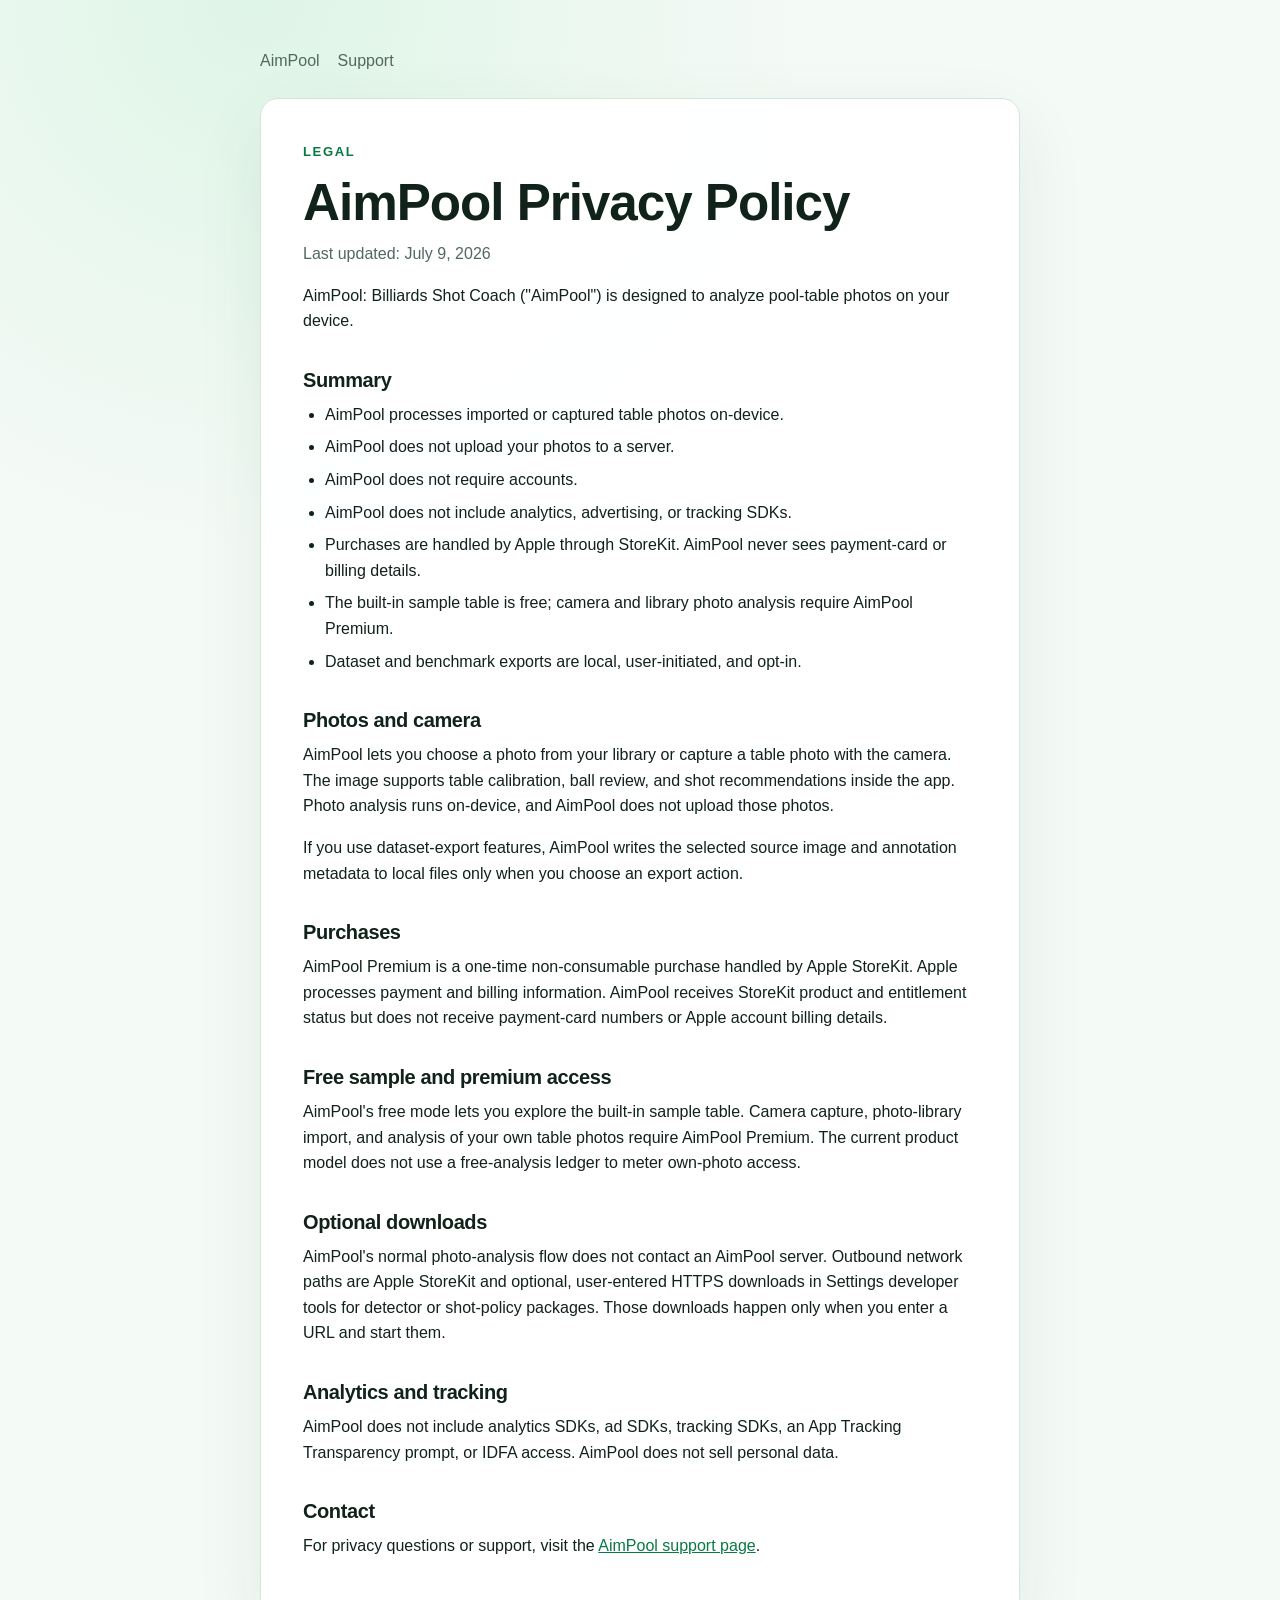
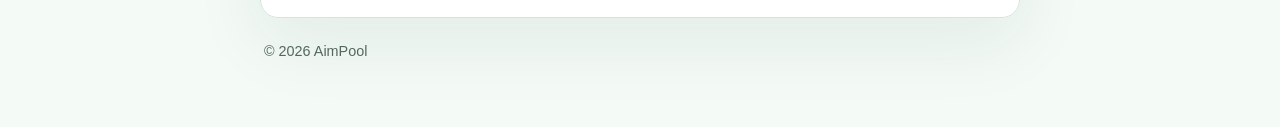
==== privacy/index.html @ d8be4ddb "Publish AimPool privacy and support pages" ====
<!doctype html>
<html lang="en">
<head>
  <meta charset="utf-8">
  <meta name="viewport" content="width=device-width, initial-scale=1">
  <meta name="description" content="Privacy Policy for AimPool: Billiards Shot Coach.">
  <title>AimPool Privacy Policy</title>
  <link rel="stylesheet" href="../styles.css">
</head>
<body>
  <main>
    <nav aria-label="AimPool legal navigation">
      <a href="../">AimPool</a>
      <a href="../support/">Support</a>
    </nav>
    <article>
      <p class="eyebrow">Legal</p>
      <h1>AimPool Privacy Policy</h1>
      <p class="muted">Last updated: July 9, 2026</p>

      <p>AimPool: Billiards Shot Coach ("AimPool") is designed to analyze pool-table photos on your device.</p>

      <h2>Summary</h2>
      <ul>
        <li>AimPool processes imported or captured table photos on-device.</li>
        <li>AimPool does not upload your photos to a server.</li>
        <li>AimPool does not require accounts.</li>
        <li>AimPool does not include analytics, advertising, or tracking SDKs.</li>
        <li>Purchases are handled by Apple through StoreKit. AimPool never sees payment-card or billing details.</li>
        <li>The built-in sample table is free; camera and library photo analysis require AimPool Premium.</li>
        <li>Dataset and benchmark exports are local, user-initiated, and opt-in.</li>
      </ul>

      <h2>Photos and camera</h2>
      <p>AimPool lets you choose a photo from your library or capture a table photo with the camera. The image supports table calibration, ball review, and shot recommendations inside the app. Photo analysis runs on-device, and AimPool does not upload those photos.</p>
      <p>If you use dataset-export features, AimPool writes the selected source image and annotation metadata to local files only when you choose an export action.</p>

      <h2>Purchases</h2>
      <p>AimPool Premium is a one-time non-consumable purchase handled by Apple StoreKit. Apple processes payment and billing information. AimPool receives StoreKit product and entitlement status but does not receive payment-card numbers or Apple account billing details.</p>

      <h2>Free sample and premium access</h2>
      <p>AimPool's free mode lets you explore the built-in sample table. Camera capture, photo-library import, and analysis of your own table photos require AimPool Premium. The current product model does not use a free-analysis ledger to meter own-photo access.</p>

      <h2>Optional downloads</h2>
      <p>AimPool's normal photo-analysis flow does not contact an AimPool server. Outbound network paths are Apple StoreKit and optional, user-entered HTTPS downloads in Settings developer tools for detector or shot-policy packages. Those downloads happen only when you enter a URL and start them.</p>

      <h2>Analytics and tracking</h2>
      <p>AimPool does not include analytics SDKs, ad SDKs, tracking SDKs, an App Tracking Transparency prompt, or IDFA access. AimPool does not sell personal data.</p>

      <h2>Contact</h2>
      <p>For privacy questions or support, visit the <a href="../support/">AimPool support page</a>.</p>
    </article>
    <footer>© 2026 AimPool</footer>
  </main>
</body>
</html>
---- styles.css ----
:root {
  color-scheme: light dark;
  --background: #07130d;
  --surface: #102219;
  --surface-soft: #173025;
  --text: #f2f8f4;
  --muted: #b5c8bd;
  --accent: #49dc91;
  --border: #29483a;
  --link: #72eba9;
}

* { box-sizing: border-box; }

body {
  margin: 0;
  min-height: 100vh;
  font-family: -apple-system, BlinkMacSystemFont, "Segoe UI", sans-serif;
  line-height: 1.6;
  color: var(--text);
  background:
    radial-gradient(circle at 20% 0%, rgba(73, 220, 145, 0.13), transparent 34rem),
    var(--background);
}

main {
  width: min(760px, calc(100% - 32px));
  margin: 0 auto;
  padding: 48px 0 64px;
}

nav {
  display: flex;
  flex-wrap: wrap;
  gap: 10px 18px;
  margin-bottom: 24px;
  color: var(--muted);
}

a { color: var(--link); }

nav a {
  color: var(--muted);
  text-decoration: none;
}

nav a:hover, nav a:focus-visible { color: var(--text); }

article {
  padding: clamp(24px, 5vw, 42px);
  border: 1px solid var(--border);
  border-radius: 18px;
  background: rgba(16, 34, 25, 0.94);
  box-shadow: 0 24px 70px rgba(0, 0, 0, 0.25);
}

h1, h2 {
  line-height: 1.2;
  letter-spacing: -0.02em;
}

h1 {
  margin: 0 0 8px;
  font-size: clamp(2rem, 6vw, 3.2rem);
}

h2 {
  margin: 34px 0 10px;
  font-size: 1.25rem;
}

p, ul { margin: 0 0 16px; }
ul { padding-left: 22px; }
li { margin: 7px 0; }

.eyebrow {
  margin-bottom: 10px;
  color: var(--accent);
  font-size: 0.82rem;
  font-weight: 700;
  letter-spacing: 0.12em;
  text-transform: uppercase;
}

.muted { color: var(--muted); }

.cards {
  display: grid;
  grid-template-columns: repeat(auto-fit, minmax(220px, 1fr));
  gap: 14px;
  margin-top: 28px;
}

.card {
  display: block;
  padding: 20px;
  border: 1px solid var(--border);
  border-radius: 14px;
  color: var(--text);
  background: var(--surface-soft);
  text-decoration: none;
}

.card strong { display: block; margin-bottom: 4px; }
.card span { color: var(--muted); }

.button {
  display: inline-block;
  margin: 6px 0 18px;
  padding: 11px 16px;
  border-radius: 999px;
  color: #052012;
  background: var(--accent);
  font-weight: 700;
  text-decoration: none;
}

footer {
  padding: 22px 4px 0;
  color: var(--muted);
  font-size: 0.9rem;
}

@media (prefers-color-scheme: light) {
  :root {
    --background: #f4faf6;
    --surface: #ffffff;
    --surface-soft: #eef8f1;
    --text: #102219;
    --muted: #53685d;
    --accent: #087a43;
    --border: #d4e5da;
    --link: #087a43;
  }

  body { background: radial-gradient(circle at 20% 0%, #dff5e7, transparent 34rem), var(--background); }
  article { background: rgba(255, 255, 255, 0.96); box-shadow: 0 24px 70px rgba(28, 74, 47, 0.08); }
  .button { color: #ffffff; }
}
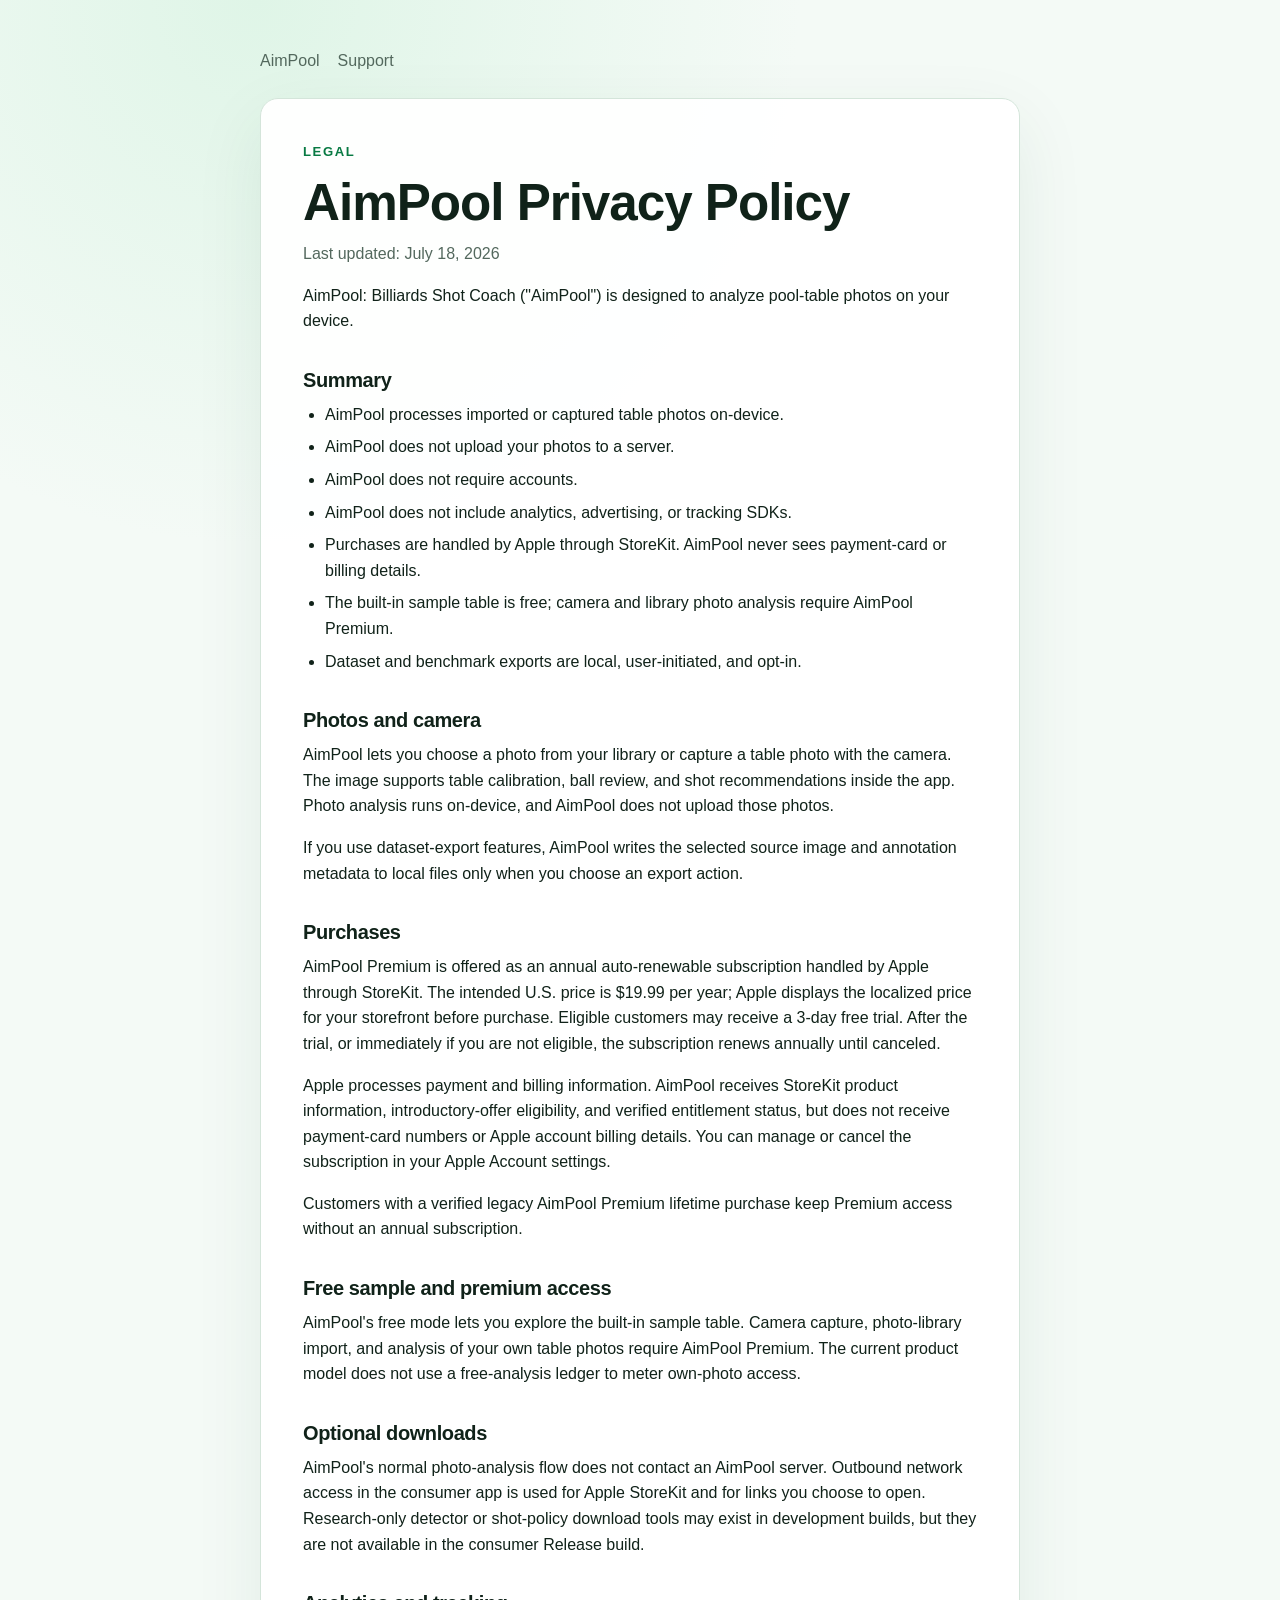
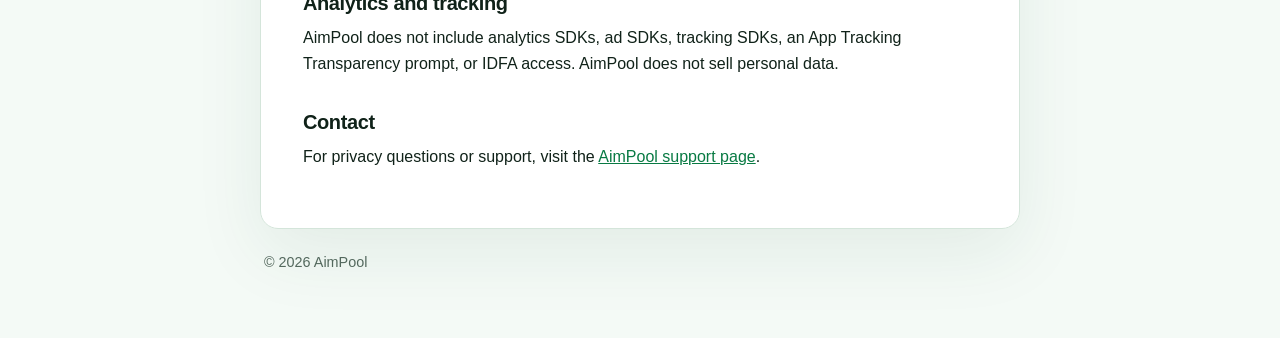
==== commit 32441510: "Update AimPool annual subscription terms" ====
--- a/privacy/index.html
+++ b/privacy/index.html
@@ -16,7 +16,7 @@
     <article>
       <p class="eyebrow">Legal</p>
       <h1>AimPool Privacy Policy</h1>
-      <p class="muted">Last updated: July 9, 2026</p>
+      <p class="muted">Last updated: July 18, 2026</p>
 
       <p>AimPool: Billiards Shot Coach ("AimPool") is designed to analyze pool-table photos on your device.</p>
 
@@ -36,13 +36,15 @@
       <p>If you use dataset-export features, AimPool writes the selected source image and annotation metadata to local files only when you choose an export action.</p>
 
       <h2>Purchases</h2>
-      <p>AimPool Premium is a one-time non-consumable purchase handled by Apple StoreKit. Apple processes payment and billing information. AimPool receives StoreKit product and entitlement status but does not receive payment-card numbers or Apple account billing details.</p>
+      <p>AimPool Premium is offered as an annual auto-renewable subscription handled by Apple through StoreKit. The intended U.S. price is $19.99 per year; Apple displays the localized price for your storefront before purchase. Eligible customers may receive a 3-day free trial. After the trial, or immediately if you are not eligible, the subscription renews annually until canceled.</p>
+      <p>Apple processes payment and billing information. AimPool receives StoreKit product information, introductory-offer eligibility, and verified entitlement status, but does not receive payment-card numbers or Apple account billing details. You can manage or cancel the subscription in your Apple Account settings.</p>
+      <p>Customers with a verified legacy AimPool Premium lifetime purchase keep Premium access without an annual subscription.</p>
 
       <h2>Free sample and premium access</h2>
       <p>AimPool's free mode lets you explore the built-in sample table. Camera capture, photo-library import, and analysis of your own table photos require AimPool Premium. The current product model does not use a free-analysis ledger to meter own-photo access.</p>
 
       <h2>Optional downloads</h2>
-      <p>AimPool's normal photo-analysis flow does not contact an AimPool server. Outbound network paths are Apple StoreKit and optional, user-entered HTTPS downloads in Settings developer tools for detector or shot-policy packages. Those downloads happen only when you enter a URL and start them.</p>
+      <p>AimPool's normal photo-analysis flow does not contact an AimPool server. Outbound network access in the consumer app is used for Apple StoreKit and for links you choose to open. Research-only detector or shot-policy download tools may exist in development builds, but they are not available in the consumer Release build.</p>
 
       <h2>Analytics and tracking</h2>
       <p>AimPool does not include analytics SDKs, ad SDKs, tracking SDKs, an App Tracking Transparency prompt, or IDFA access. AimPool does not sell personal data.</p>
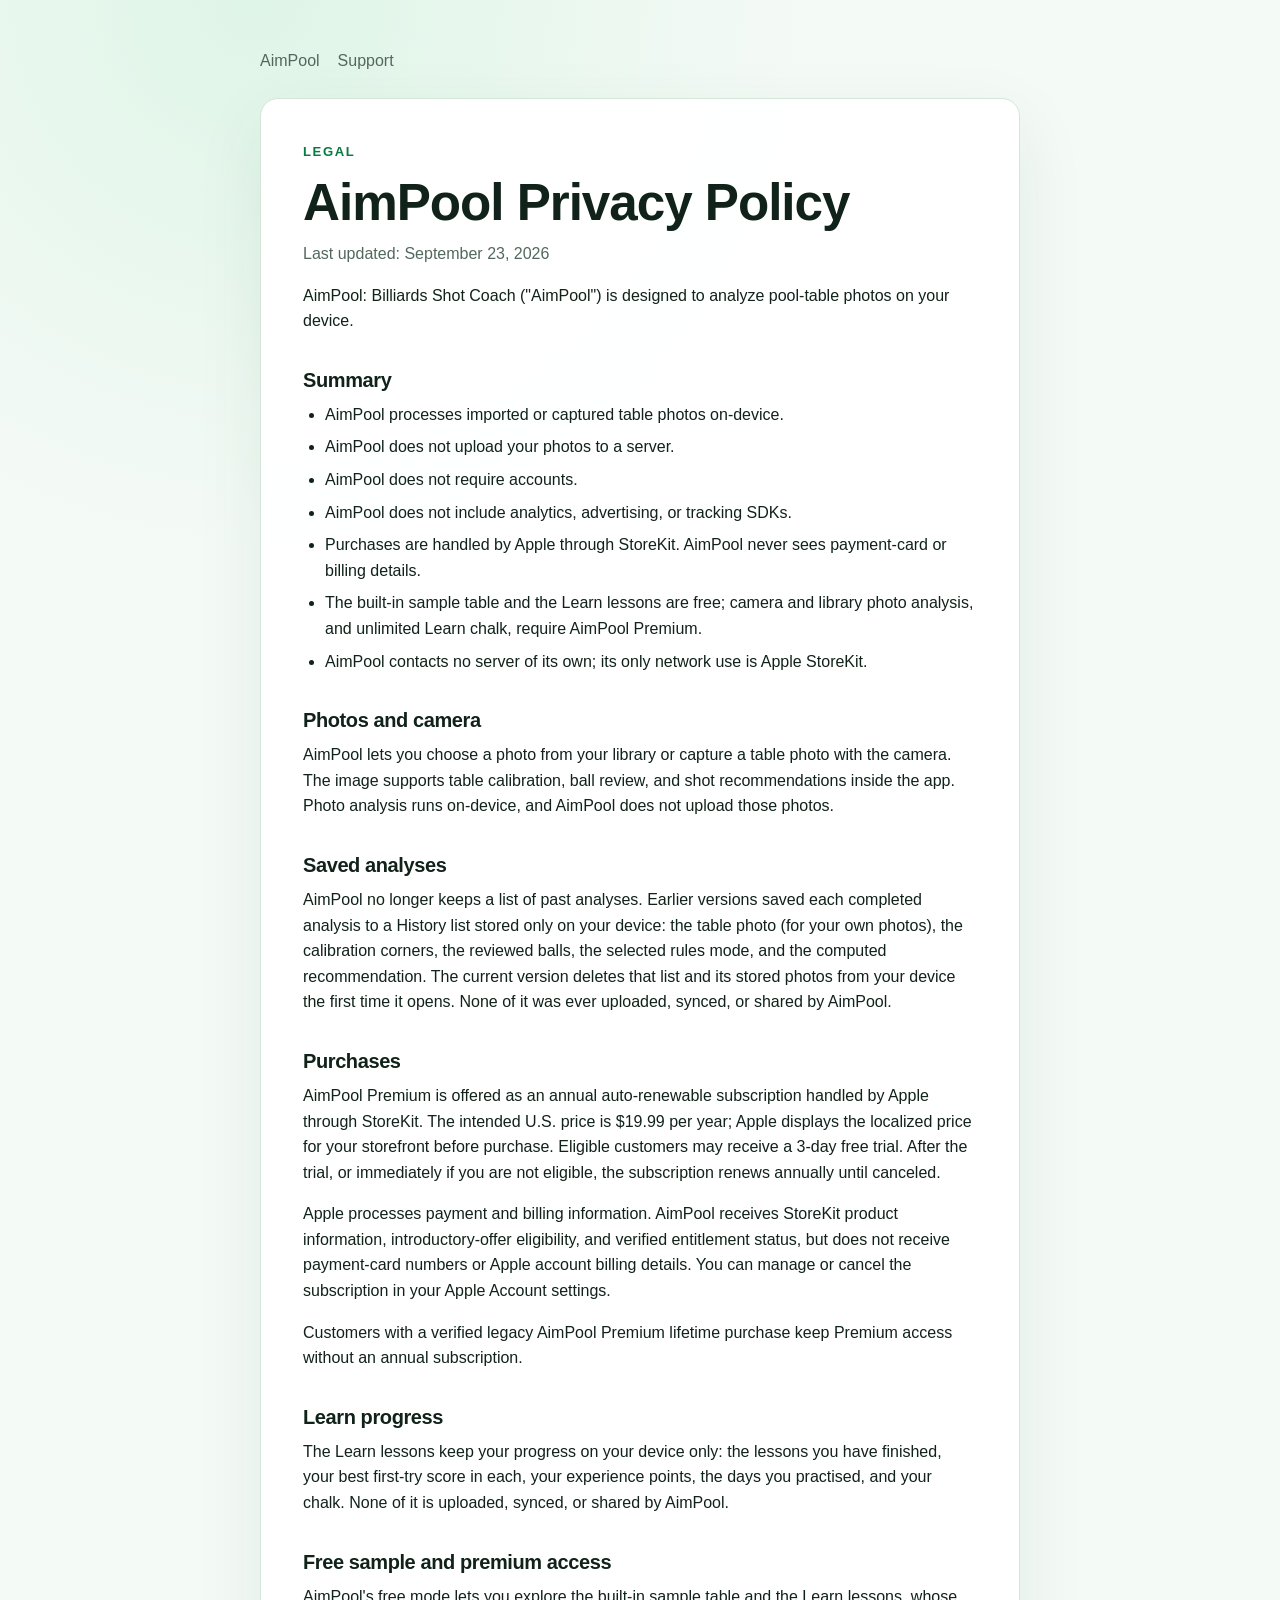
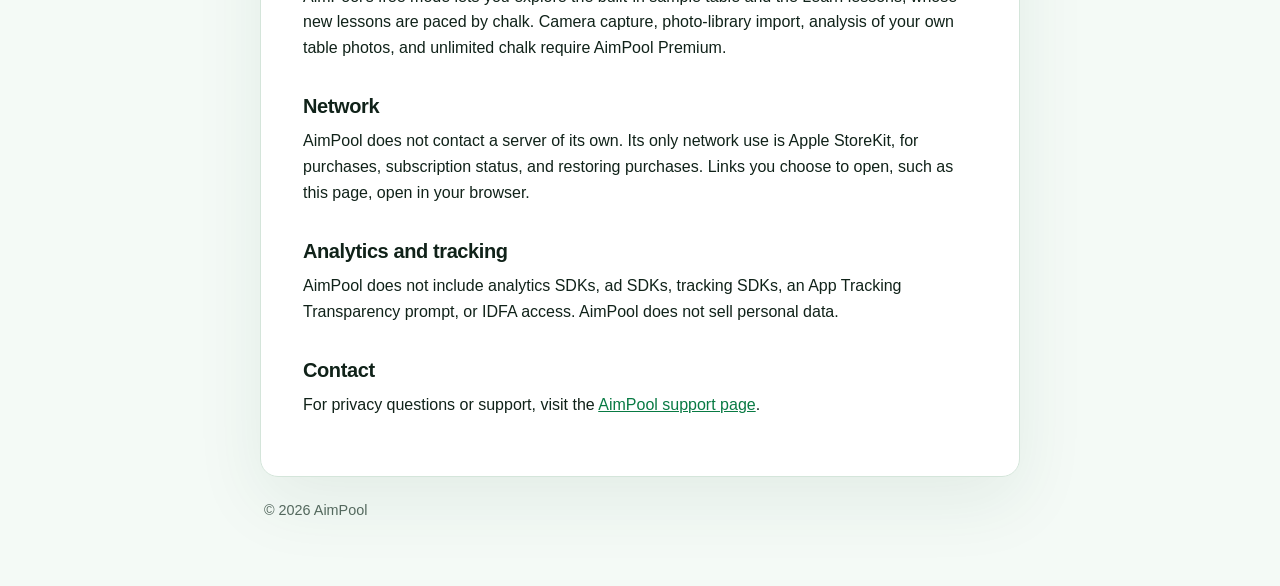
==== commit c1f2492c: "Privacy policy: Learn progress, History removed, StoreKit-only network (AimPool 0.70) Co-Authored-By" ====
--- a/privacy/index.html
+++ b/privacy/index.html
@@ -16,7 +16,7 @@
     <article>
       <p class="eyebrow">Legal</p>
       <h1>AimPool Privacy Policy</h1>
-      <p class="muted">Last updated: July 18, 2026</p>
+      <p class="muted">Last updated: September 23, 2026</p>
 
       <p>AimPool: Billiards Shot Coach ("AimPool") is designed to analyze pool-table photos on your device.</p>
 
@@ -27,24 +27,29 @@
         <li>AimPool does not require accounts.</li>
         <li>AimPool does not include analytics, advertising, or tracking SDKs.</li>
         <li>Purchases are handled by Apple through StoreKit. AimPool never sees payment-card or billing details.</li>
-        <li>The built-in sample table is free; camera and library photo analysis require AimPool Premium.</li>
-        <li>Dataset and benchmark exports are local, user-initiated, and opt-in.</li>
+        <li>The built-in sample table and the Learn lessons are free; camera and library photo analysis, and unlimited Learn chalk, require AimPool Premium.</li>
+        <li>AimPool contacts no server of its own; its only network use is Apple StoreKit.</li>
       </ul>
 
       <h2>Photos and camera</h2>
       <p>AimPool lets you choose a photo from your library or capture a table photo with the camera. The image supports table calibration, ball review, and shot recommendations inside the app. Photo analysis runs on-device, and AimPool does not upload those photos.</p>
-      <p>If you use dataset-export features, AimPool writes the selected source image and annotation metadata to local files only when you choose an export action.</p>
+
+      <h2>Saved analyses</h2>
+      <p>AimPool no longer keeps a list of past analyses. Earlier versions saved each completed analysis to a History list stored only on your device: the table photo (for your own photos), the calibration corners, the reviewed balls, the selected rules mode, and the computed recommendation. The current version deletes that list and its stored photos from your device the first time it opens. None of it was ever uploaded, synced, or shared by AimPool.</p>
 
       <h2>Purchases</h2>
       <p>AimPool Premium is offered as an annual auto-renewable subscription handled by Apple through StoreKit. The intended U.S. price is $19.99 per year; Apple displays the localized price for your storefront before purchase. Eligible customers may receive a 3-day free trial. After the trial, or immediately if you are not eligible, the subscription renews annually until canceled.</p>
       <p>Apple processes payment and billing information. AimPool receives StoreKit product information, introductory-offer eligibility, and verified entitlement status, but does not receive payment-card numbers or Apple account billing details. You can manage or cancel the subscription in your Apple Account settings.</p>
       <p>Customers with a verified legacy AimPool Premium lifetime purchase keep Premium access without an annual subscription.</p>
 
+      <h2>Learn progress</h2>
+      <p>The Learn lessons keep your progress on your device only: the lessons you have finished, your best first-try score in each, your experience points, the days you practised, and your chalk. None of it is uploaded, synced, or shared by AimPool.</p>
+
       <h2>Free sample and premium access</h2>
-      <p>AimPool's free mode lets you explore the built-in sample table. Camera capture, photo-library import, and analysis of your own table photos require AimPool Premium. The current product model does not use a free-analysis ledger to meter own-photo access.</p>
+      <p>AimPool's free mode lets you explore the built-in sample table and the Learn lessons, whose new lessons are paced by chalk. Camera capture, photo-library import, analysis of your own table photos, and unlimited chalk require AimPool Premium.</p>
 
-      <h2>Optional downloads</h2>
-      <p>AimPool's normal photo-analysis flow does not contact an AimPool server. Outbound network access in the consumer app is used for Apple StoreKit and for links you choose to open. Research-only detector or shot-policy download tools may exist in development builds, but they are not available in the consumer Release build.</p>
+      <h2>Network</h2>
+      <p>AimPool does not contact a server of its own. Its only network use is Apple StoreKit, for purchases, subscription status, and restoring purchases. Links you choose to open, such as this page, open in your browser.</p>
 
       <h2>Analytics and tracking</h2>
       <p>AimPool does not include analytics SDKs, ad SDKs, tracking SDKs, an App Tracking Transparency prompt, or IDFA access. AimPool does not sell personal data.</p>
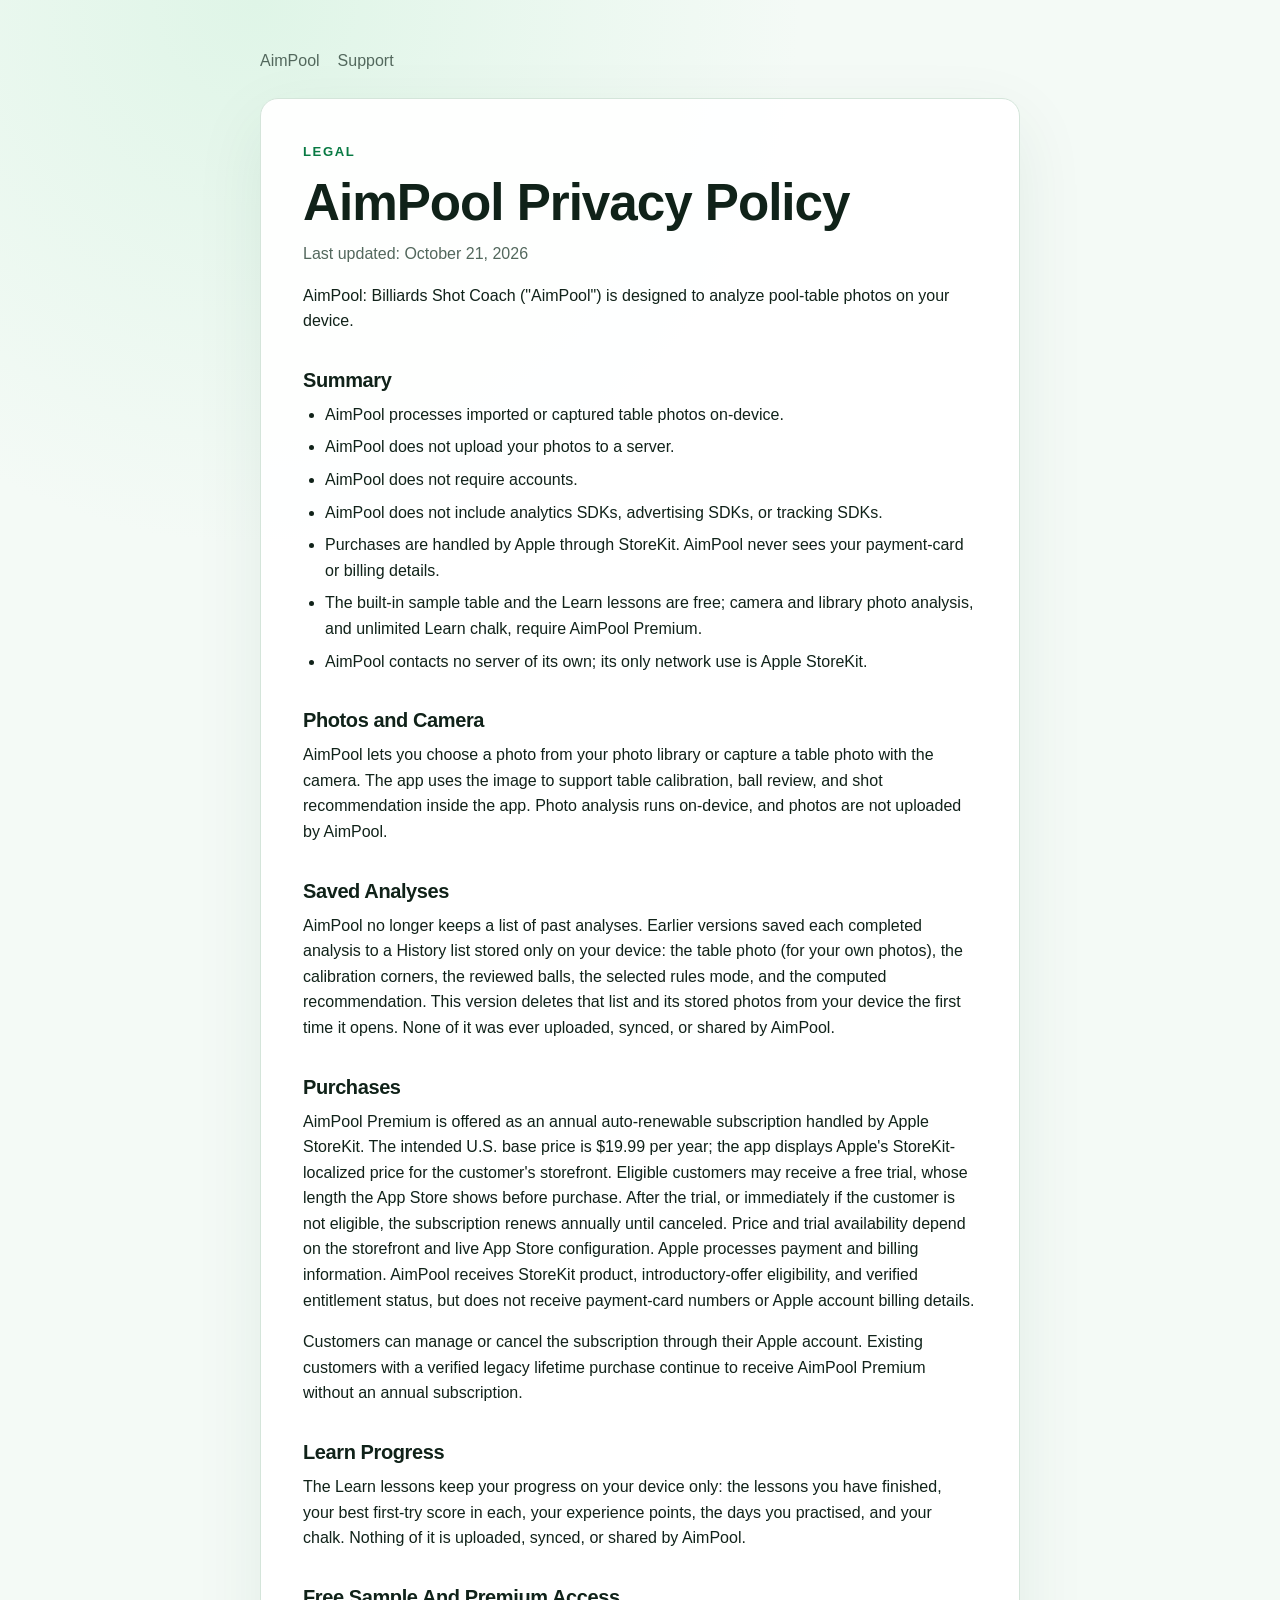
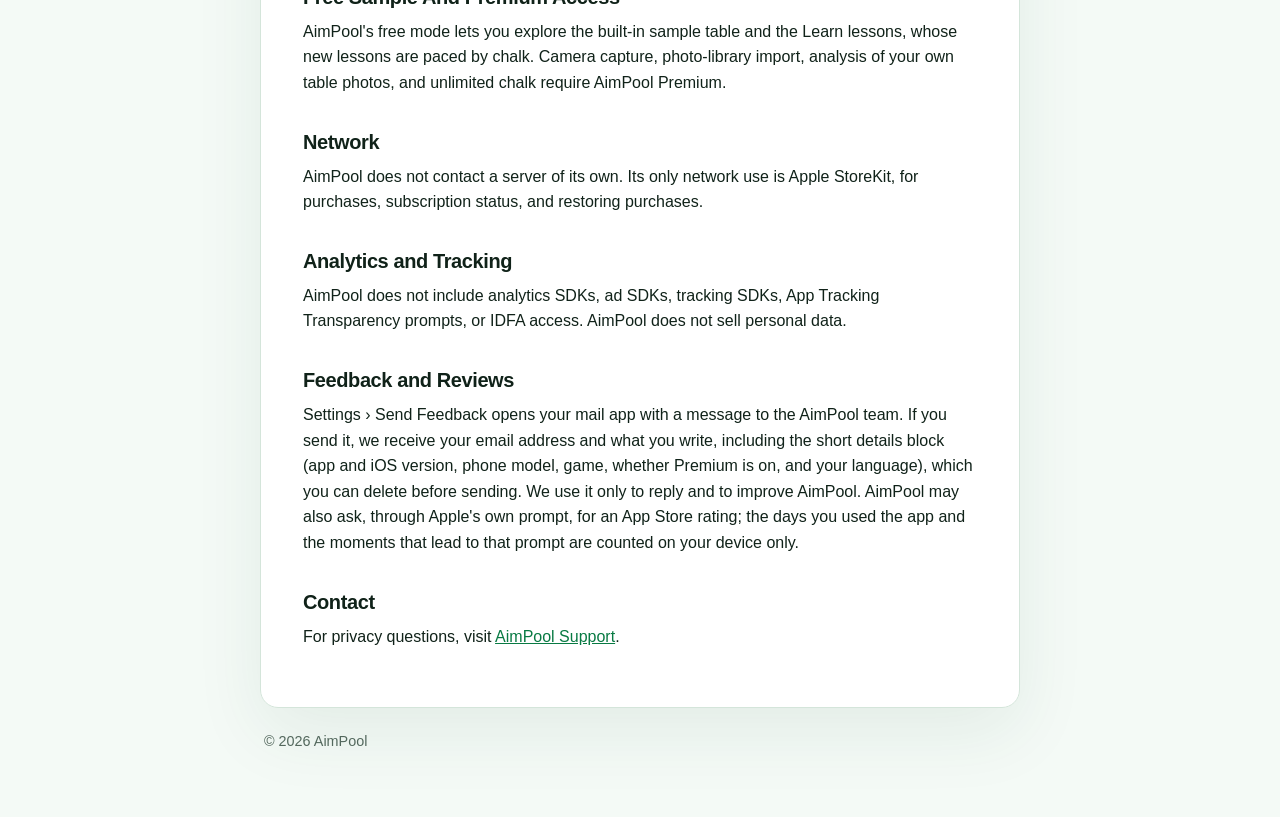
==== commit 6a32b9b9: "Privacy policy: Feedback and Reviews, trial length from the App Store (AimPool 0.90) Co-Authored-By:" ====
--- a/privacy/index.html
+++ b/privacy/index.html
@@ -16,7 +16,7 @@
     <article>
       <p class="eyebrow">Legal</p>
       <h1>AimPool Privacy Policy</h1>
-      <p class="muted">Last updated: September 23, 2026</p>
+      <p class="muted">Last updated: October 21, 2026</p>
 
       <p>AimPool: Billiards Shot Coach ("AimPool") is designed to analyze pool-table photos on your device.</p>
 
@@ -25,37 +25,39 @@
         <li>AimPool processes imported or captured table photos on-device.</li>
         <li>AimPool does not upload your photos to a server.</li>
         <li>AimPool does not require accounts.</li>
-        <li>AimPool does not include analytics, advertising, or tracking SDKs.</li>
-        <li>Purchases are handled by Apple through StoreKit. AimPool never sees payment-card or billing details.</li>
+        <li>AimPool does not include analytics SDKs, advertising SDKs, or tracking SDKs.</li>
+        <li>Purchases are handled by Apple through StoreKit. AimPool never sees your payment-card or billing details.</li>
         <li>The built-in sample table and the Learn lessons are free; camera and library photo analysis, and unlimited Learn chalk, require AimPool Premium.</li>
         <li>AimPool contacts no server of its own; its only network use is Apple StoreKit.</li>
       </ul>
 
-      <h2>Photos and camera</h2>
-      <p>AimPool lets you choose a photo from your library or capture a table photo with the camera. The image supports table calibration, ball review, and shot recommendations inside the app. Photo analysis runs on-device, and AimPool does not upload those photos.</p>
+      <h2>Photos and Camera</h2>
+      <p>AimPool lets you choose a photo from your photo library or capture a table photo with the camera. The app uses the image to support table calibration, ball review, and shot recommendation inside the app. Photo analysis runs on-device, and photos are not uploaded by AimPool.</p>
 
-      <h2>Saved analyses</h2>
-      <p>AimPool no longer keeps a list of past analyses. Earlier versions saved each completed analysis to a History list stored only on your device: the table photo (for your own photos), the calibration corners, the reviewed balls, the selected rules mode, and the computed recommendation. The current version deletes that list and its stored photos from your device the first time it opens. None of it was ever uploaded, synced, or shared by AimPool.</p>
+      <h2>Saved Analyses</h2>
+      <p>AimPool no longer keeps a list of past analyses. Earlier versions saved each completed analysis to a History list stored only on your device: the table photo (for your own photos), the calibration corners, the reviewed balls, the selected rules mode, and the computed recommendation. This version deletes that list and its stored photos from your device the first time it opens. None of it was ever uploaded, synced, or shared by AimPool.</p>
 
       <h2>Purchases</h2>
-      <p>AimPool Premium is offered as an annual auto-renewable subscription handled by Apple through StoreKit. The intended U.S. price is $19.99 per year; Apple displays the localized price for your storefront before purchase. Eligible customers may receive a 3-day free trial. After the trial, or immediately if you are not eligible, the subscription renews annually until canceled.</p>
-      <p>Apple processes payment and billing information. AimPool receives StoreKit product information, introductory-offer eligibility, and verified entitlement status, but does not receive payment-card numbers or Apple account billing details. You can manage or cancel the subscription in your Apple Account settings.</p>
-      <p>Customers with a verified legacy AimPool Premium lifetime purchase keep Premium access without an annual subscription.</p>
+      <p>AimPool Premium is offered as an annual auto-renewable subscription handled by Apple StoreKit. The intended U.S. base price is $19.99 per year; the app displays Apple's StoreKit-localized price for the customer's storefront. Eligible customers may receive a free trial, whose length the App Store shows before purchase. After the trial, or immediately if the customer is not eligible, the subscription renews annually until canceled. Price and trial availability depend on the storefront and live App Store configuration. Apple processes payment and billing information. AimPool receives StoreKit product, introductory-offer eligibility, and verified entitlement status, but does not receive payment-card numbers or Apple account billing details.</p>
+      <p>Customers can manage or cancel the subscription through their Apple account. Existing customers with a verified legacy lifetime purchase continue to receive AimPool Premium without an annual subscription.</p>
 
-      <h2>Learn progress</h2>
-      <p>The Learn lessons keep your progress on your device only: the lessons you have finished, your best first-try score in each, your experience points, the days you practised, and your chalk. None of it is uploaded, synced, or shared by AimPool.</p>
+      <h2>Learn Progress</h2>
+      <p>The Learn lessons keep your progress on your device only: the lessons you have finished, your best first-try score in each, your experience points, the days you practised, and your chalk. Nothing of it is uploaded, synced, or shared by AimPool.</p>
 
-      <h2>Free sample and premium access</h2>
+      <h2>Free Sample And Premium Access</h2>
       <p>AimPool's free mode lets you explore the built-in sample table and the Learn lessons, whose new lessons are paced by chalk. Camera capture, photo-library import, analysis of your own table photos, and unlimited chalk require AimPool Premium.</p>
 
       <h2>Network</h2>
-      <p>AimPool does not contact a server of its own. Its only network use is Apple StoreKit, for purchases, subscription status, and restoring purchases. Links you choose to open, such as this page, open in your browser.</p>
+      <p>AimPool does not contact a server of its own. Its only network use is Apple StoreKit, for purchases, subscription status, and restoring purchases.</p>
 
-      <h2>Analytics and tracking</h2>
-      <p>AimPool does not include analytics SDKs, ad SDKs, tracking SDKs, an App Tracking Transparency prompt, or IDFA access. AimPool does not sell personal data.</p>
+      <h2>Analytics and Tracking</h2>
+      <p>AimPool does not include analytics SDKs, ad SDKs, tracking SDKs, App Tracking Transparency prompts, or IDFA access. AimPool does not sell personal data.</p>
+
+      <h2>Feedback and Reviews</h2>
+      <p>Settings &rsaquo; Send Feedback opens your mail app with a message to the AimPool team. If you send it, we receive your email address and what you write, including the short details block (app and iOS version, phone model, game, whether Premium is on, and your language), which you can delete before sending. We use it only to reply and to improve AimPool. AimPool may also ask, through Apple's own prompt, for an App Store rating; the days you used the app and the moments that lead to that prompt are counted on your device only.</p>
 
       <h2>Contact</h2>
-      <p>For privacy questions or support, visit the <a href="../support/">AimPool support page</a>.</p>
+      <p>For privacy questions, visit <a href="https://sabaaziz991-hash.github.io/aimpool-legal/support/">AimPool Support</a>.</p>
     </article>
     <footer>© 2026 AimPool</footer>
   </main>
